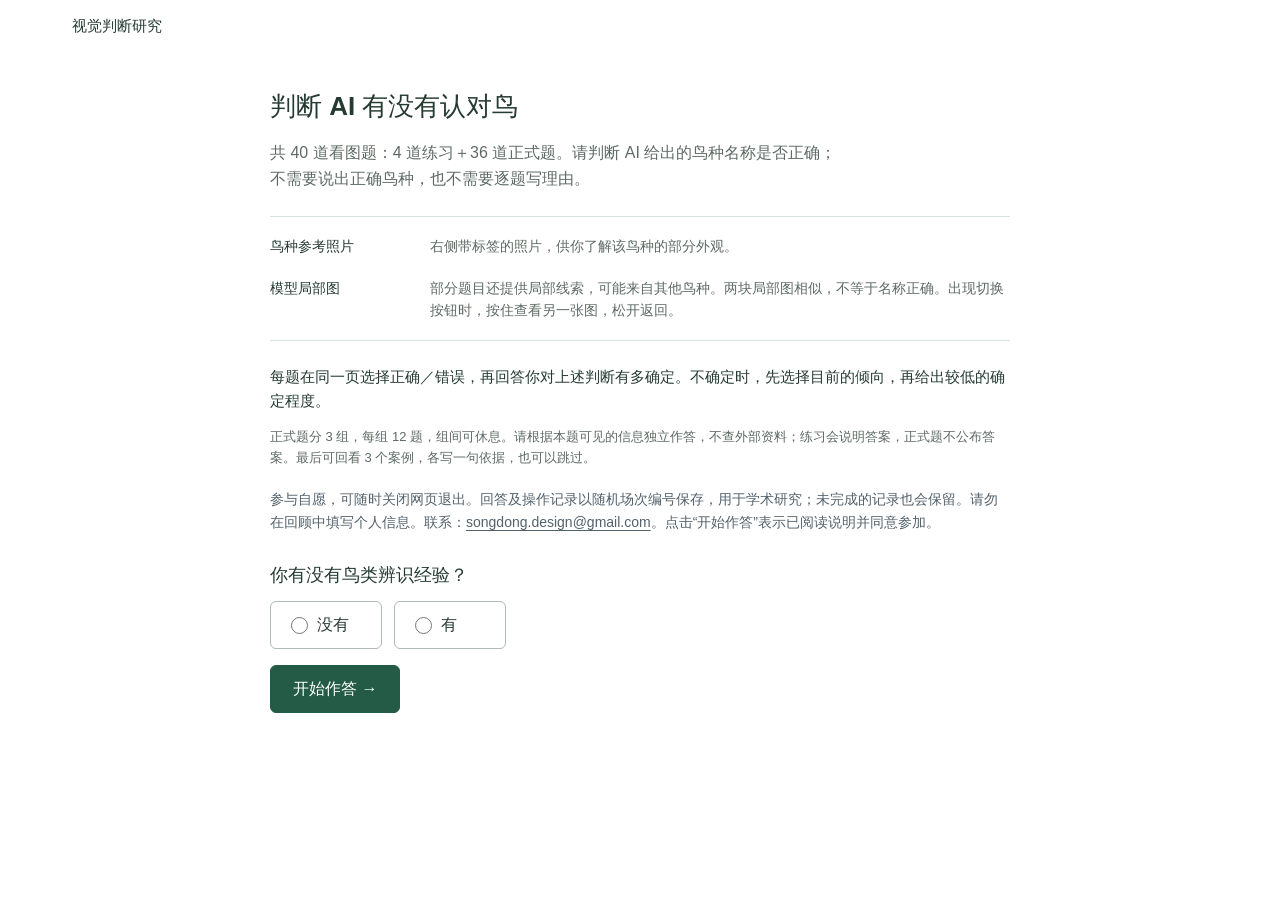
==== site/index.html @ 32718629 "Publish three-condition visual evidence study with private cloud collection" ====
<!doctype html>
<html lang="zh-CN"><head><meta charset="utf-8"><meta name="viewport" content="width=device-width,initial-scale=1"><meta name="color-scheme" content="light"><title>视觉判断研究 · 正式测试</title><style>:root{font-family:-apple-system,BlinkMacSystemFont,"Segoe UI","PingFang SC","Microsoft YaHei",sans-serif;font-size:16px;line-height:1.6;color:#253b32;background:#fff;font-synthesis:none;--green:#245b47;--muted:#5e6b64;--border:#d9e1db;--soft:#edf4ef}
*{box-sizing:border-box}body{margin:0}button,input,textarea{font:inherit}button{cursor:pointer}button:disabled{cursor:not-allowed;opacity:.5}button,input,textarea,a,summary{outline-offset:4px}button:focus-visible,input:focus-visible,textarea:focus-visible,a:focus-visible,summary:focus-visible{outline:2px solid var(--green)}a{color:var(--green);text-underline-offset:3px}::selection{background:#d5e8dc}input,textarea{caret-color:var(--green)}[hidden]{display:none!important}
h1,h2,p,figure{margin:0}h1{font-size:26px;line-height:1.4;font-weight:600}h2{font-size:18px;line-height:1.4}p{margin-bottom:14px}button.primary{border:1px solid var(--green);border-radius:6px;background:var(--green);color:#fff;padding:10px 22px;font-weight:600}button.primary:hover:not(:disabled){background:#194735}button.secondary,.file-button{display:inline-block;border:1px solid #9eafa4;border-radius:6px;background:#fff;color:var(--green);padding:9px 15px;cursor:pointer}.secondary:hover:not(:disabled),.file-button:hover{background:var(--soft)}button.text-button{border:0;background:transparent;color:var(--muted);padding:7px 9px;text-decoration:underline;text-underline-offset:3px}button.text-button:hover{color:var(--green)}
.masthead{max-width:1184px;margin:auto;padding:14px 24px 10px;display:flex;align-items:center;justify-content:space-between;gap:20px}.brand{font-weight:600;font-size:15px}.local-label{color:var(--muted);font-size:12px}
main{max-width:1184px;margin:0 auto;padding:12px 24px 30px}.tools{display:flex;justify-content:space-between;align-items:center;gap:24px;margin-bottom:18px}.tools button{font-size:12px}.progress-wrap{width:300px}.progress-text{font-size:13px;color:var(--muted);margin-bottom:6px;font-variant-numeric:tabular-nums}progress{width:100%;height:3px;appearance:none;border:0;background:#e6ebe7;border-radius:2px;display:block}progress::-webkit-progress-bar{background:#e6ebe7;border-radius:2px}progress::-webkit-progress-value{background:var(--green);border-radius:2px}progress::-moz-progress-bar{background:var(--green)}
.trial-heading{margin-bottom:24px}.trial-heading h1{font-size:27px;font-weight:400;line-height:1.35}.trial-heading h1 strong{font-weight:650}.taxonomy{font-size:12px;color:var(--muted);margin-top:3px;margin-bottom:0}
.study-workspace{display:grid;grid-template-columns:minmax(0,1fr)184px;gap:28px;align-items:start}.primary-column{min-width:0}.primary-visuals{display:grid;grid-template-columns:224px minmax(464px,1fr);gap:28px;min-height:360px}.image-label{font-size:14px;font-weight:600;margin:0 0 12px}.image-label span{font-size:12px;font-weight:400;color:var(--muted)}.evidence .image-label{color:var(--muted);font-weight:500;text-align:center}.stimulus{display:block;width:224px;height:224px;object-fit:contain;background:#f0f1ed}.target-photo .stimulus{outline:1px solid #d9e1db;outline-offset:4px}.pair{display:flex;gap:16px;justify-content:center}.pair figure{width:224px;margin:0}.pair figcaption{font-size:12px;color:var(--muted);text-align:center;margin-top:8px}.evidence-foot{font-size:12px;color:var(--muted);margin:10px 0 0;text-align:center}
.reference-rail{padding-left:20px;border-left:1px solid var(--border)}.reference-rail h2{font-size:13px;font-weight:600;color:var(--muted);margin-bottom:4px}.reference-name{font-size:12px;color:var(--muted);margin-bottom:12px}.class-references{display:flex;flex-direction:column;gap:12px}.reference-image{display:block;width:160px;height:160px;object-fit:contain;background:#f0f1ed}.reference-foot{font-size:11px;color:var(--muted);margin:12px 0 0;line-height:1.7}
.answer-panel{background:#f4f7f4;padding:24px;border-radius:12px;margin-top:16px}.answer-fields,.question-group,#recall-controls{border:0;margin:0;padding:0;min-width:0}.two-questions{display:grid;grid-template-columns:minmax(224px,.9fr) minmax(350px,1.35fr);gap:28px}.question-group>legend{font-size:16px;font-weight:600;line-height:1.5;padding:0;margin-bottom:16px}.question-number{display:inline-block;font-size:13px;color:var(--muted);margin-right:8px;font-weight:500}.decision-choices{display:flex;gap:12px}.decision-choice{display:flex;align-items:center;justify-content:center;gap:10px;min-width:100px;flex:1;padding:11px 16px;border:1px solid #a8b8ac;border-radius:6px;background:#fff;cursor:pointer;font-size:17px}.decision-choice input{accent-color:var(--green);width:18px;height:18px;margin:0}.decision-choice:hover{border-color:var(--green)}.decision-choice:has(input:checked){background:#e1eee5;border-color:var(--green)}
.confidence-choices{display:grid;grid-template-columns:repeat(7,1fr);gap:6px}.confidence-choice{position:relative;display:block;min-width:0;height:48px;cursor:pointer}.confidence-choice input{position:absolute;inset:0;width:100%;height:100%;margin:0;opacity:0;cursor:pointer}.confidence-choice>span{display:grid;place-items:center;height:48px;border:1px solid #a8b8ac;border-radius:6px;background:white;font-size:17px}.confidence-choice:has(input:checked)>span{background:var(--green);color:#fff;border-color:var(--green)}.confidence-choice:has(input:focus-visible)>span{outline:2px solid var(--green);outline-offset:3px}.confidence-choice:hover>span{border-color:var(--green)}.confidence-anchors{display:flex;justify-content:space-between;font-size:11px;color:var(--muted);margin-top:8px}.answer-actions{display:flex;justify-content:space-between;align-items:center;gap:16px;margin-top:24px}.answer-status{font-size:12px;color:var(--muted);margin:0}.question-group:disabled{opacity:.6}.question-group:disabled .confidence-choice,.question-group:disabled input{cursor:not-allowed}
.actions{display:flex;gap:12px;align-items:center;flex-wrap:wrap;margin-top:16px}.hint{font-size:12px;color:var(--muted);margin-top:12px}.actions .hint{margin:0}.sr-only{position:absolute;width:1px;height:1px;padding:0;overflow:hidden;clip-path:inset(50%);white-space:nowrap;border:0}
.toggle-stack{position:relative;width:224px;height:224px;margin:0 auto}.toggle-prototype{position:absolute;inset:0;opacity:0;pointer-events:none}.show-prototype .toggle-prototype{opacity:1}.hold-tools{display:flex;gap:6px;align-items:center;justify-content:center;flex-wrap:wrap;margin-top:7px}#view-label{font-size:12px;text-align:center;min-width:160px;font-weight:600}.hold{font-size:12px;width:240px;min-height:36px;padding:6px 10px!important;touch-action:none;user-select:none}.hold[aria-pressed=true]{background:var(--green);border-color:var(--green);color:#fff}.hold-tools small{width:100%;font-size:11px;text-align:center;color:var(--muted)}
.simple-intro{max-width:740px;margin:28px auto}.intro-lead{font-size:16px;margin-top:16px;color:var(--muted)}.material-guide{margin:24px 0;border-top:1px solid var(--border);border-bottom:1px solid var(--border);padding:8px 0}.material-guide>div{display:grid;grid-template-columns:140px 1fr;gap:20px;padding:10px 0}.material-guide dt{font-size:14px;font-weight:600}.material-guide dd{font-size:14px;color:var(--muted);margin:0}.instruction-line{font-size:15px;margin-top:20px}.study-length{font-size:13px;color:var(--muted)}.experience-question{border:0;margin:26px 0 0;padding:0}.experience-question legend{font-size:18px;font-weight:600;padding:0;margin-bottom:12px}.choices{display:flex;gap:12px}.choice{display:flex;gap:9px;align-items:center;padding:10px 20px;border:1px solid #adbbb2;border-radius:6px;min-width:112px;cursor:pointer}.choice:has(input:checked){background:var(--soft);border-color:var(--green)}.choice input{accent-color:var(--green);width:17px;height:17px;margin:0}.saved-row{display:flex;justify-content:space-between;align-items:center;gap:20px;padding:14px 0;border-bottom:1px solid var(--border)}.saved-row p{font-size:13px;margin:0}.file-button{margin-top:14px;font-size:13px}details{font-size:13px}summary{cursor:pointer;color:var(--muted)}
.complete{max-width:730px;margin:56px auto}.complete h1{margin-bottom:18px}.complete p{line-height:1.8}.success-symbol{display:none}.download-grid{display:flex;flex-wrap:wrap;gap:10px;margin-top:24px}.review-form{margin-top:16px;padding:24px;background:#f4f7f4;border-radius:12px}.review-form .locked-answer{font-size:13px;padding:10px 12px;background:var(--soft);margin-bottom:16px}.field{display:block;font-size:15px;font-weight:600}.field small{display:block;font-size:12px;font-weight:400;color:var(--muted);margin-top:6px}textarea{width:100%;padding:10px 12px;border:1px solid #adbbb2;border-radius:6px;background:white;color:inherit;min-height:94px;margin-top:10px;resize:vertical}.check{display:flex;gap:8px;font-size:13px;align-items:center;margin:10px 0}.check input{accent-color:var(--green)}.recall-prediction{margin-top:6px}.recall-prediction span{font-size:13px;color:var(--muted)}fieldset:disabled{opacity:.6}#image-status{font-size:13px;color:var(--muted);margin-bottom:12px}#image-status:empty{display:none}.callout,.storage-warning{background:#fff7e7;color:#70500e;padding:12px 16px;margin-bottom:16px;font-size:14px}.storage-warning{border:1px solid #dccda9}#notice{position:fixed;bottom:22px;left:50%;transform:translateX(-50%);background:#253b32;color:#fff;padding:10px 20px;border-radius:6px;max-width:90%;z-index:20;font-size:14px}#notice:empty{display:none}footer{font-size:12px;color:var(--muted);text-align:center;padding:0 24px 22px}#viewport-warning{position:fixed;inset:0;background:#fff;z-index:100;padding:15vh 12vw;text-align:center;font-size:20px}body.narrow main{visibility:hidden}dialog{border:1px solid var(--border);border-radius:12px;padding:28px;max-width:720px;width:85%;color:#253b32}dialog::backdrop{background:#172f2666}dialog textarea{font-family:monospace;font-size:12px}dialog h2{margin-bottom:14px}#conflict h2{margin-top:0}
@media(max-width:1184px){.study-workspace{gap:24px}.primary-visuals{gap:24px}.two-questions{gap:24px}.question-group>legend{font-size:15px}.answer-panel{padding:20px}.decision-choice{min-width:100px;padding-left:12px;padding-right:12px}}@media(prefers-reduced-motion:reduce){*{scroll-behavior:auto!important}}

.consent-info{font-size:14px;line-height:1.65;color:#53616b;max-width:820px;margin:20px 0}.consent-info a{color:inherit}
</style></head><body>
<header class="masthead"><div class="brand">视觉判断研究</div></header>
<main id="app"></main><div id="viewport-warning" hidden role="alert">请使用电脑，并把窗口加宽至至少 1000 像素，以便按统一尺寸查看图片。你的进度已保留。</div>
<div id="notice" role="status" aria-live="polite"></div><noscript>此任务需要启用 JavaScript。</noscript>
<script id="cloud-config" type="application/json">{
  "url": "https://jfybistsillxgxscrtmv.supabase.co",
  "publishableKey": "eyJhbGciOiJIUzI1NiIsInR5cCI6IkpXVCJ9.eyJpc3MiOiJzdXBhYmFzZSIsInJlZiI6ImpmeWJpc3RzaWxseGd4c2NydG12Iiwicm9sZSI6ImFub24iLCJpYXQiOjE3OTE2NDk0MTYsImV4cCI6MjEwNzIyNTQxNn0.HcbXEfRgrBVDeExTBxPtcMEin9sO7NeNw0Lejre2A_c",
  "protocol": "formal-three-cloud-01"
}
</script>
<script id="study-data" type="application/json">{"version": "formal-three-01", "seed": "formal-three-20261011-v1", "purpose": "study", "source_material_sha": "a07228b6fd3bb79c650516b06231f4e7832baa8d2ddf3b6579ebd85390eaeb49", "response_format": "binary-plus-confidence7", "main": [{"id": "cub_test_05532", "set_id": "pool", "name": "绒啄木鸟", "context": "[data-uri]", "query": "[data-uri]", "prototype": "[data-uri]", "label": "Downy Woodpecker", "reference_class_id": "192"}, {"id": "cub_test_02323", "set_id": "pool", "name": "绿鱼狗", "context": "[data-uri]", "query": "[data-uri]", "prototype": "[data-uri]", "label": "Green Kingfisher", "reference_class_id": "80"}, {"id": "cub_test_01411", "set_id": "pool", "name": "角䴙䴘", "context": "[data-uri]", "query": "[data-uri]", "prototype": "[data-uri]", "label": "Horned Grebe", "reference_class_id": "51"}, {"id": "cub_test_03649", "set_id": "pool", "name": "家麻雀", "context": "[data-uri]", "query": "[data-uri]", "prototype": "[data-uri]", "label": "House Sparrow", "reference_class_id": "118"}, {"id": "cub_test_05615", "set_id": "pool", "name": "卡罗苇鹪鹩", "context": "[data-uri]", "query": "[data-uri]", "prototype": "[data-uri]", "label": "Carolina Wren", "reference_class_id": "195"}, {"id": "cub_test_02310", "set_id": "pool", "name": "带鱼狗", "context": "[data-uri]", "query": "[data-uri]", "prototype": "[data-uri]", "label": "Belted Kingfisher", "reference_class_id": "79"}, {"id": "cub_test_03697", "set_id": "pool", "name": "歌带鹀", "context": "[data-uri]", "query": "[data-uri]", "prototype": "[data-uri]", "label": "Song Sparrow", "reference_class_id": "129"}, {"id": "cub_test_05196", "set_id": "pool", "name": "美洲黄林莺", "context": "[data-uri]", "query": "[data-uri]", "prototype": "[data-uri]", "label": "Yellow Warbler", "reference_class_id": "182"}, {"id": "cub_test_00310", "set_id": "pool", "name": "刺歌雀", "context": "[data-uri]", "query": "[data-uri]", "prototype": "[data-uri]", "label": "Bobolink", "reference_class_id": "13"}, {"id": "cub_test_04055", "set_id": "pool", "name": "普通燕鸥", "context": "[data-uri]", "query": "[data-uri]", "prototype": "[data-uri]", "label": "Common Tern", "reference_class_id": "144"}, {"id": "cub_test_03914", "set_id": "pool", "name": "美洲燕", "context": "[data-uri]", "query": "[data-uri]", "prototype": "[data-uri]", "label": "Cliff Swallow", "reference_class_id": "137"}, {"id": "cub_test_01553", "set_id": "pool", "name": "紫朱雀", "context": "[data-uri]", "query": "[data-uri]", "prototype": "[data-uri]", "label": "Purple Finch", "reference_class_id": "35"}, {"id": "cub_test_01482", "set_id": "pool", "name": "斑翅蓝彩鹀", "context": "[data-uri]", "query": "[data-uri]", "prototype": "[data-uri]", "label": "Blue Grosbeak", "reference_class_id": "54"}, {"id": "cub_test_00250", "set_id": "pool", "name": "船尾拟八哥", "context": "[data-uri]", "query": "[data-uri]", "prototype": "[data-uri]", "label": "Boat tailed Grackle", "reference_class_id": "49"}, {"id": "cub_test_01085", "set_id": "pool", "name": "绿胁绿霸鹟", "context": "[data-uri]", "query": "[data-uri]", "prototype": "[data-uri]", "label": "Olive sided Flycatcher", "reference_class_id": "40"}, {"id": "cub_test_00195", "set_id": "pool", "name": "红肩辉椋鸟", "context": "[data-uri]", "query": "[data-uri]", "prototype": "[data-uri]", "label": "Cape Glossy Starling", "reference_class_id": "134"}, {"id": "cub_test_02894", "set_id": "pool", "name": "西绿霸鹟", "context": "[data-uri]", "query": "[data-uri]", "prototype": "[data-uri]", "label": "Western Wood Pewee", "reference_class_id": "102"}, {"id": "cub_test_03571", "set_id": "pool", "name": "歌带鹀", "context": "[data-uri]", "query": "[data-uri]", "prototype": "[data-uri]", "label": "Song Sparrow", "reference_class_id": "129"}, {"id": "cub_test_02389", "set_id": "pool", "name": "角百灵", "context": "[data-uri]", "query": "[data-uri]", "prototype": "[data-uri]", "label": "Horned Lark", "reference_class_id": "85"}, {"id": "cub_test_03152", "set_id": "pool", "name": "西方灰伯劳", "context": "[data-uri]", "query": "[data-uri]", "prototype": "[data-uri]", "label": "Great Grey Shrike", "reference_class_id": "112"}, {"id": "cub_test_05690", "set_id": "pool", "name": "长嘴沼泽鹪鹩", "context": "[data-uri]", "query": "[data-uri]", "prototype": "[data-uri]", "label": "Marsh Wren", "reference_class_id": "197"}, {"id": "cub_test_01994", "set_id": "pool", "name": "黑脚信天翁", "context": "[data-uri]", "query": "[data-uri]", "prototype": "[data-uri]", "label": "Black-footed Albatross", "reference_class_id": "1"}, {"id": "cub_test_01338", "set_id": "pool", "name": "船尾拟八哥", "context": "[data-uri]", "query": "[data-uri]", "prototype": "[data-uri]", "label": "Boat tailed Grackle", "reference_class_id": "49"}, {"id": "cub_test_02368", "set_id": "pool", "name": "福斯特燕鸥", "context": "[data-uri]", "query": "[data-uri]", "prototype": "[data-uri]", "label": "Forsters Tern", "reference_class_id": "146"}, {"id": "cub_test_05704", "set_id": "pool", "name": "岩鹪鹩", "context": "[data-uri]", "query": "[data-uri]", "prototype": "[data-uri]", "label": "Rock Wren", "reference_class_id": "198"}, {"id": "cub_test_01738", "set_id": "pool", "name": "加州鸥", "context": "[data-uri]", "query": "[data-uri]", "prototype": "[data-uri]", "label": "California Gull", "reference_class_id": "59"}, {"id": "cub_test_00528", "set_id": "pool", "name": "棕肋唧鹀", "context": "[data-uri]", "query": "[data-uri]", "prototype": "[data-uri]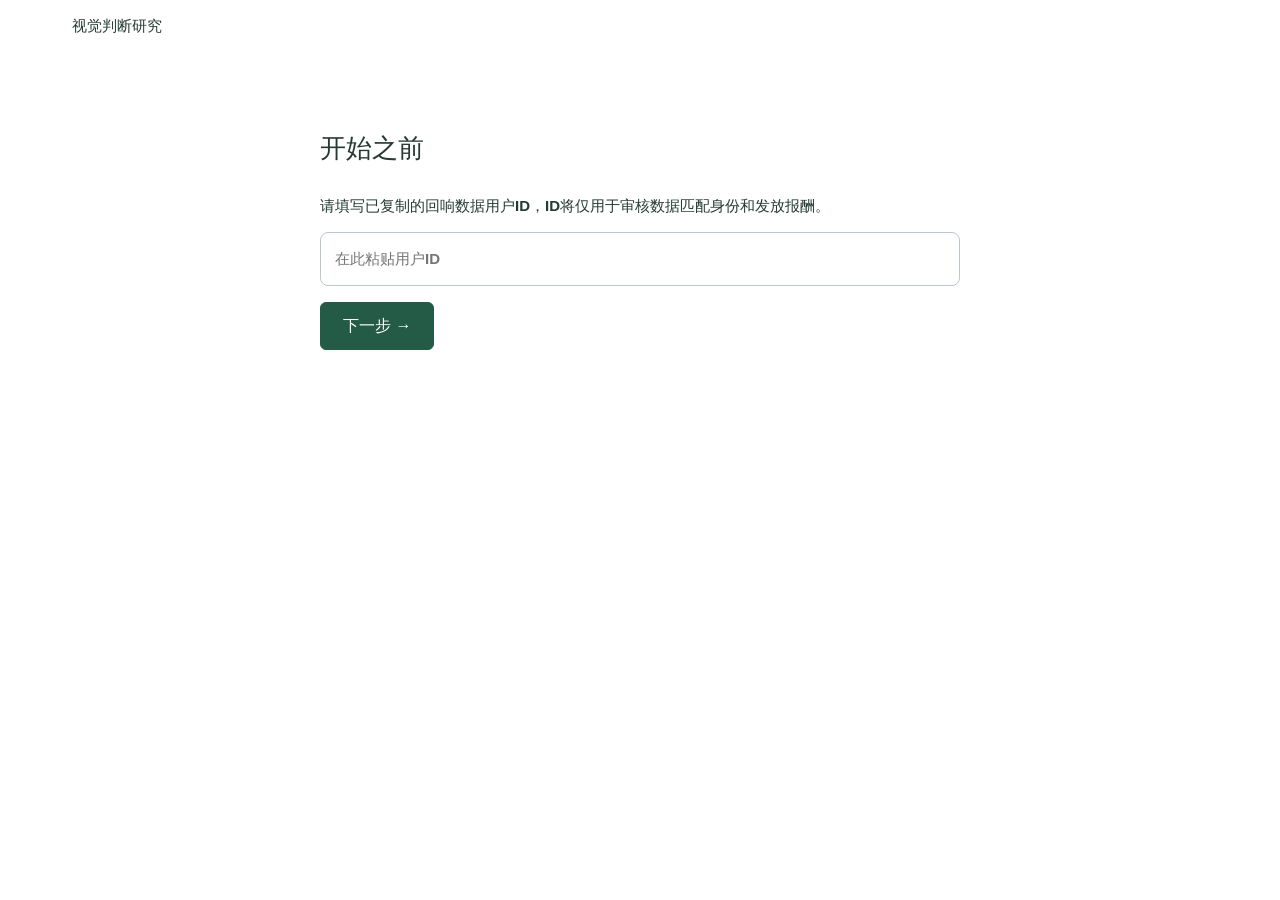
